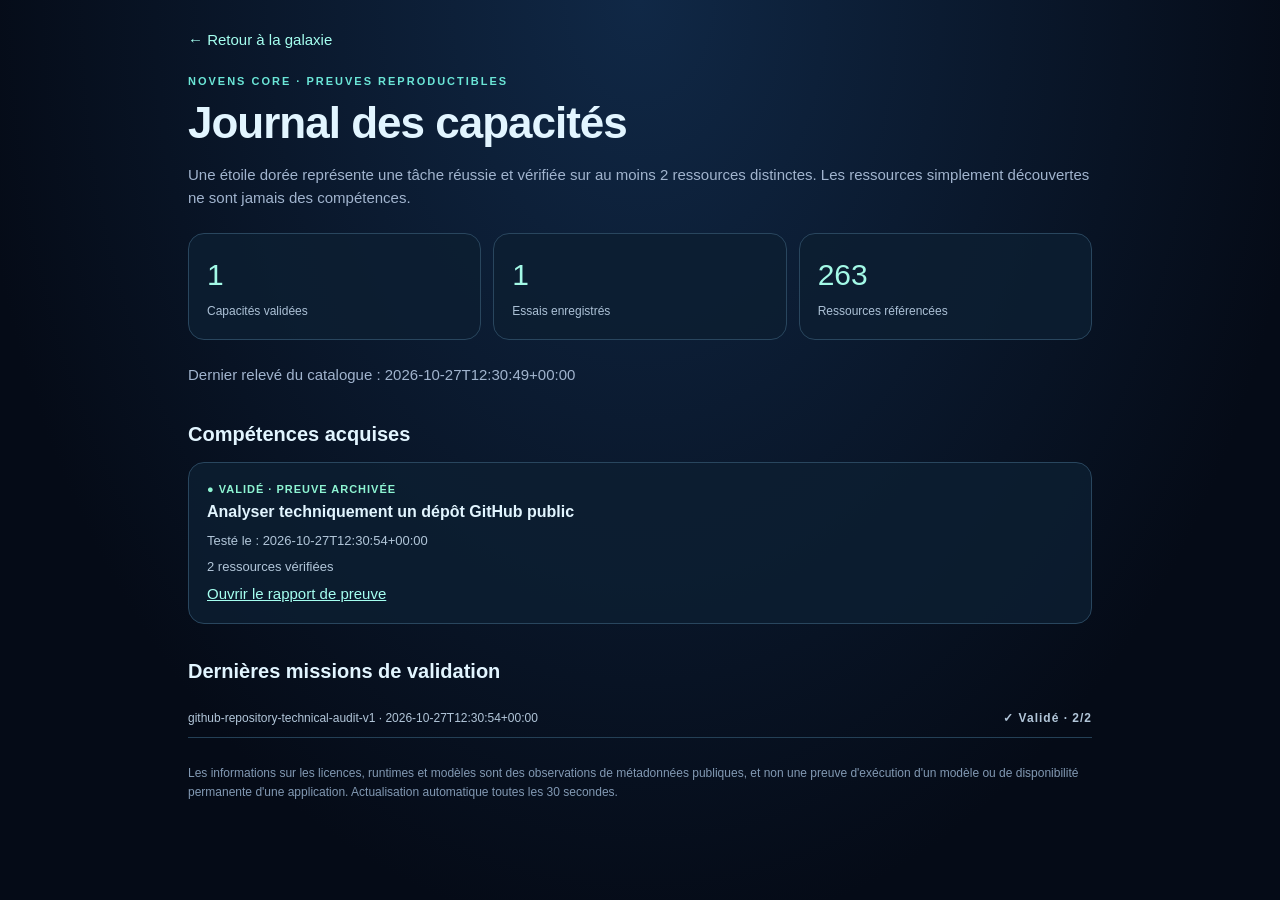
==== site/capacites.html @ 7ad07bf9 "Journal mobile des essais et des compétences avec liens vers toutes les preuves" ====
<!doctype html>
<html lang="fr">
<head>
  <meta charset="utf-8">
  <meta name="viewport" content="width=device-width,initial-scale=1">
  <meta name="theme-color" content="#050b17">
  <title>NOVENS CORE — Journal des capacités</title>
  <style>
    *{box-sizing:border-box}
    :root{color-scheme:dark}
    body{background:radial-gradient(ellipse at top,#102846,#050b17 74%);color:#e2f5ff;
      font:15px/1.55 -apple-system,BlinkMacSystemFont,"Segoe UI",sans-serif;margin:0;min-height:100vh}
    main{max-width:940px;margin:auto;padding:24px 18px 66px}
    a{color:#a5fff0}
    .back{display:inline-block;text-decoration:none;margin:4px 0 22px}
    h1{font-size:clamp(27px,5vw,44px);letter-spacing:-1px;line-height:1.13;margin:8px 0}
    h2{font-size:20px;margin:32px 0 12px}
    .eyebrow{letter-spacing:2px;color:#6be6d7;font-size:11px;font-weight:700}
    .intro,.muted{color:#a1b4ce}
    .counters{display:grid;grid-template-columns:repeat(auto-fit,minmax(150px,1fr));gap:12px;margin:23px 0}
    .counter,.item{background:rgba(13,30,49,.84);border:1px solid #29465e;border-radius:16px;padding:18px}
    .counter strong{display:block;font-size:30px;font-weight:500;color:#a3f9e6}
    .counter span{font-size:12px;color:#acc1d6}
    .item{margin-bottom:12px}
    .item h3{font-size:16px;margin:2px 0 7px}
    .item p{margin:5px 0;font-size:13px;color:#b2c6d9}
    .status{color:#8ef5d3;font-weight:700;font-size:11px;letter-spacing:1px}
    .trial{display:flex;flex-wrap:wrap;justify-content:space-between;gap:12px;border-bottom:1px solid #244056;padding:10px 0}
    .trial span{color:#b2c6d9;font-size:12px}
    .warning{color:#ffbe8b}
    .small{font-size:12px;color:#8299b3;margin-top:26px}
  </style>
</head>
<body>
<main>
  <a class="back" href="./index.html">← Retour à la galaxie</a>
  <div class="eyebrow">NOVENS CORE · PREUVES REPRODUCTIBLES</div>
  <h1>Journal des capacités</h1>
  <p class="intro">Une étoile dorée représente une tâche réussie et vérifiée sur au moins 2 ressources distinctes.
    Les ressources simplement découvertes ne sont jamais des compétences.</p>
  <section class="counters" aria-label="Tableau de bord des preuves">
    <div class="counter"><strong id="validated">—</strong><span>Capacités validées</span></div>
    <div class="counter"><strong id="attempted">—</strong><span>Essais enregistrés</span></div>
    <div class="counter"><strong id="resources">—</strong><span>Ressources référencées</span></div>
  </section>
  <p id="updated" class="muted" aria-live="polite">Lecture des preuves…</p>
  <h2>Compétences acquises</h2>
  <section id="skills" aria-live="polite"><p class="muted">Chargement…</p></section>
  <h2>Dernières missions de validation</h2>
  <section id="trials" aria-live="polite"><p class="muted">Chargement…</p></section>
  <p class="small">Les informations sur les licences, runtimes et modèles sont des observations de métadonnées publiques, et non une preuve d'exécution d'un modèle ou de disponibilité permanente d'une application. Actualisation automatique toutes les 30 secondes.</p>
</main>
<script>
"use strict";
const $ = id => document.getElementById(id);
function line(parent,tag,text,klass) {
  const node=document.createElement(tag);
  node.textContent=String(text ?? "");
  if(klass)node.className=klass;
  parent.append(node);
  return node;
}
async function update(){
  try{
    const response=await fetch("./state.json?now="+Date.now(),{cache:"no-store"});
    if(!response.ok)throw new Error("HTTP "+response.status);
    const s=await response.json();
    const skills=(Array.isArray(s.skills)?s.skills:[]).filter(v =>
      v && v.status==="validated" && typeof v.id==="string" &&
      /^evidence\/[a-z0-9-]+\.json$/.test(v.proofPath || ""));
    const attempts=(Array.isArray(s.capabilityTrials)?s.capabilityTrials:[]);
    $("validated").textContent=skills.length.toLocaleString("fr-FR");
    $("attempted").textContent=attempts.length.toLocaleString("fr-FR");
    $("resources").textContent=Number(s.resourceCount||0).toLocaleString("fr-FR");
    $("updated").textContent="Dernier relevé du catalogue : "+(s.asOf || "indisponible");
    $("skills").replaceChildren();
    for(const v of skills){
      const article=document.createElement("article"); article.className="item";
      line(article,"div","● VALIDÉ · PREUVE ARCHIVÉE","status");
      line(article,"h3",v.title);
      line(article,"p","Testé le : "+v.validatedAt);
      line(article,"p",(v.resourcesTested||[]).length+" ressources vérifiées");
      const link=line(article,"a","Ouvrir le rapport de preuve");
      link.href="./"+v.proofPath;link.rel="noopener noreferrer";link.target="_blank";
      $("skills").append(article);
    }
    if(!skills.length)line($("skills"),"p","Aucune tâche ne satisfait encore les critères de validation.","muted");
    $("trials").replaceChildren();
    const last=attempts.slice(-12).reverse();
    for(const v of last){
      const row=document.createElement("div");row.className="trial";
      line(row,"span",(v.skillId||"Mission")+" · "+(v.date||""));
      line(row,"span",(v.result==="validated"?"✓ Validé":v.result==="failed"?"Essai non validé":v.result)+" · "+(v.reportsPassed??0)+"/"+(v.reportsRequired??2),v.result==="failed"?"warning":"status");
      $("trials").append(row);
    }
    if(!last.length)line($("trials"),"p","Aucun essai enregistré.","muted");
  }catch(e){
    $("updated").textContent="Données momentanément indisponibles : "+e.message;
  }
}
update();setInterval(update,30000);
</script>
</body></html>
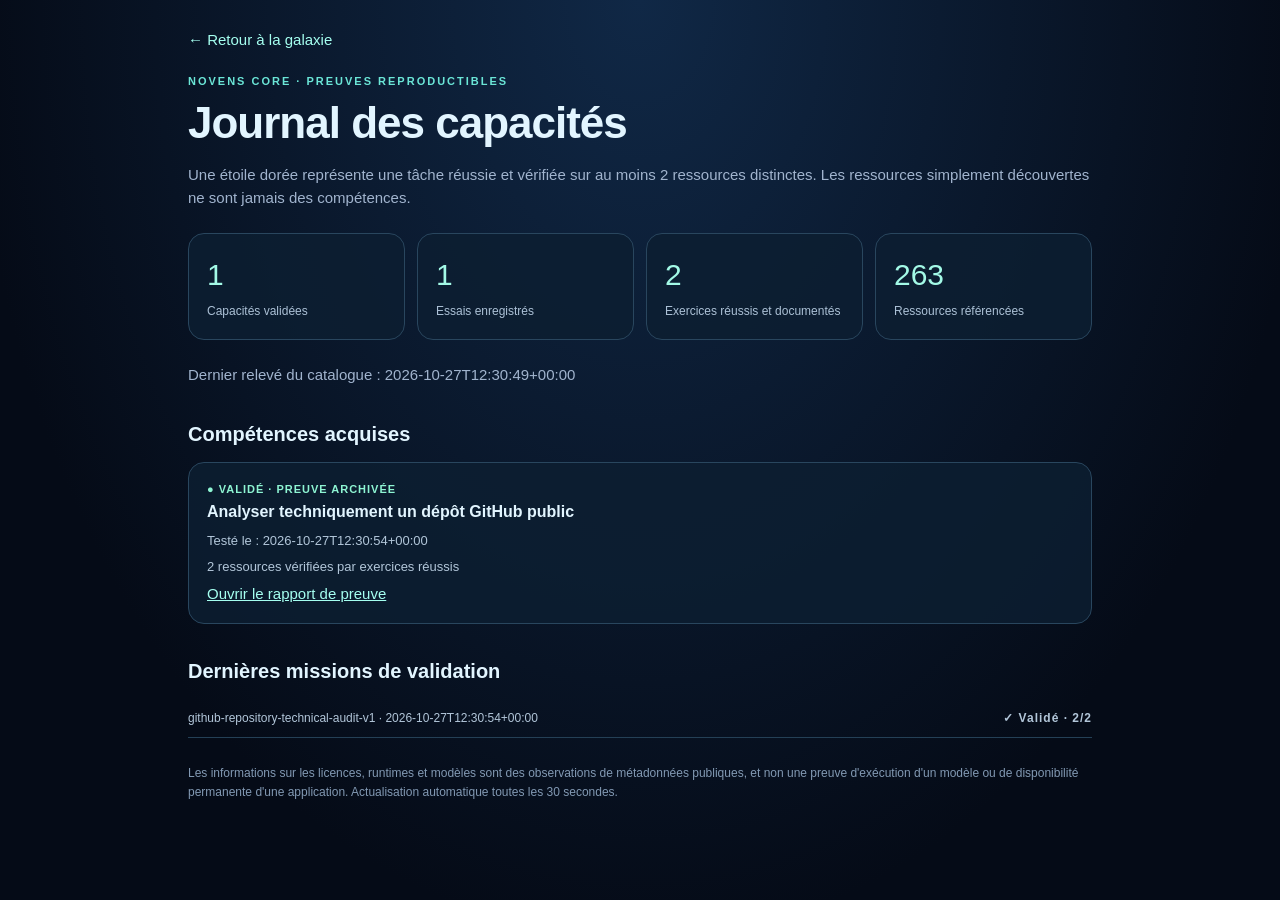
==== commit 04edef0c: "Afficher les exercices démontrés en plus des compétences acquises" ====
--- a/site/capacites.html
+++ b/site/capacites.html
@@ -41,6 +41,7 @@
   <section class="counters" aria-label="Tableau de bord des preuves">
     <div class="counter"><strong id="validated">—</strong><span>Capacités validées</span></div>
     <div class="counter"><strong id="attempted">—</strong><span>Essais enregistrés</span></div>
+    <div class="counter"><strong id="demonstrations">—</strong><span>Exercices réussis et documentés</span></div>
     <div class="counter"><strong id="resources">—</strong><span>Ressources référencées</span></div>
   </section>
   <p id="updated" class="muted" aria-live="polite">Lecture des preuves…</p>
@@ -71,6 +72,7 @@
     const attempts=(Array.isArray(s.capabilityTrials)?s.capabilityTrials:[]);
     $("validated").textContent=skills.length.toLocaleString("fr-FR");
     $("attempted").textContent=attempts.length.toLocaleString("fr-FR");
+    $("demonstrations").textContent=skills.reduce((sum,v)=>sum+(v.resourcesTested||[]).length,0).toLocaleString("fr-FR");
     $("resources").textContent=Number(s.resourceCount||0).toLocaleString("fr-FR");
     $("updated").textContent="Dernier relevé du catalogue : "+(s.asOf || "indisponible");
     $("skills").replaceChildren();
@@ -79,7 +81,8 @@
       line(article,"div","● VALIDÉ · PREUVE ARCHIVÉE","status");
       line(article,"h3",v.title);
       line(article,"p","Testé le : "+v.validatedAt);
-      line(article,"p",(v.resourcesTested||[]).length+" ressources vérifiées");
+      line(article,"p",(v.resourcesTested||[]).length+" ressources vérifiées par exercices réussis");
+      if(v.lastPracticedAt)line(article,"p","Dernier exercice : "+v.lastPracticedAt);
       const link=line(article,"a","Ouvrir le rapport de preuve");
       link.href="./"+v.proofPath;link.rel="noopener noreferrer";link.target="_blank";
       $("skills").append(article);
@@ -90,7 +93,7 @@
     for(const v of last){
       const row=document.createElement("div");row.className="trial";
       line(row,"span",(v.skillId||"Mission")+" · "+(v.date||""));
-      line(row,"span",(v.result==="validated"?"✓ Validé":v.result==="failed"?"Essai non validé":v.result)+" · "+(v.reportsPassed??0)+"/"+(v.reportsRequired??2),v.result==="failed"?"warning":"status");
+      line(row,"span",(v.result==="validated"?"✓ Validé":v.result==="reinforced"?"✓ Entraînement prouvé":v.result==="failed"?"Essai non validé":v.result)+" · "+(v.reportsPassed??0)+"/"+(v.reportsRequired??2),v.result==="failed"?"warning":"status");
       $("trials").append(row);
     }
     if(!last.length)line($("trials"),"p","Aucun essai enregistré.","muted");
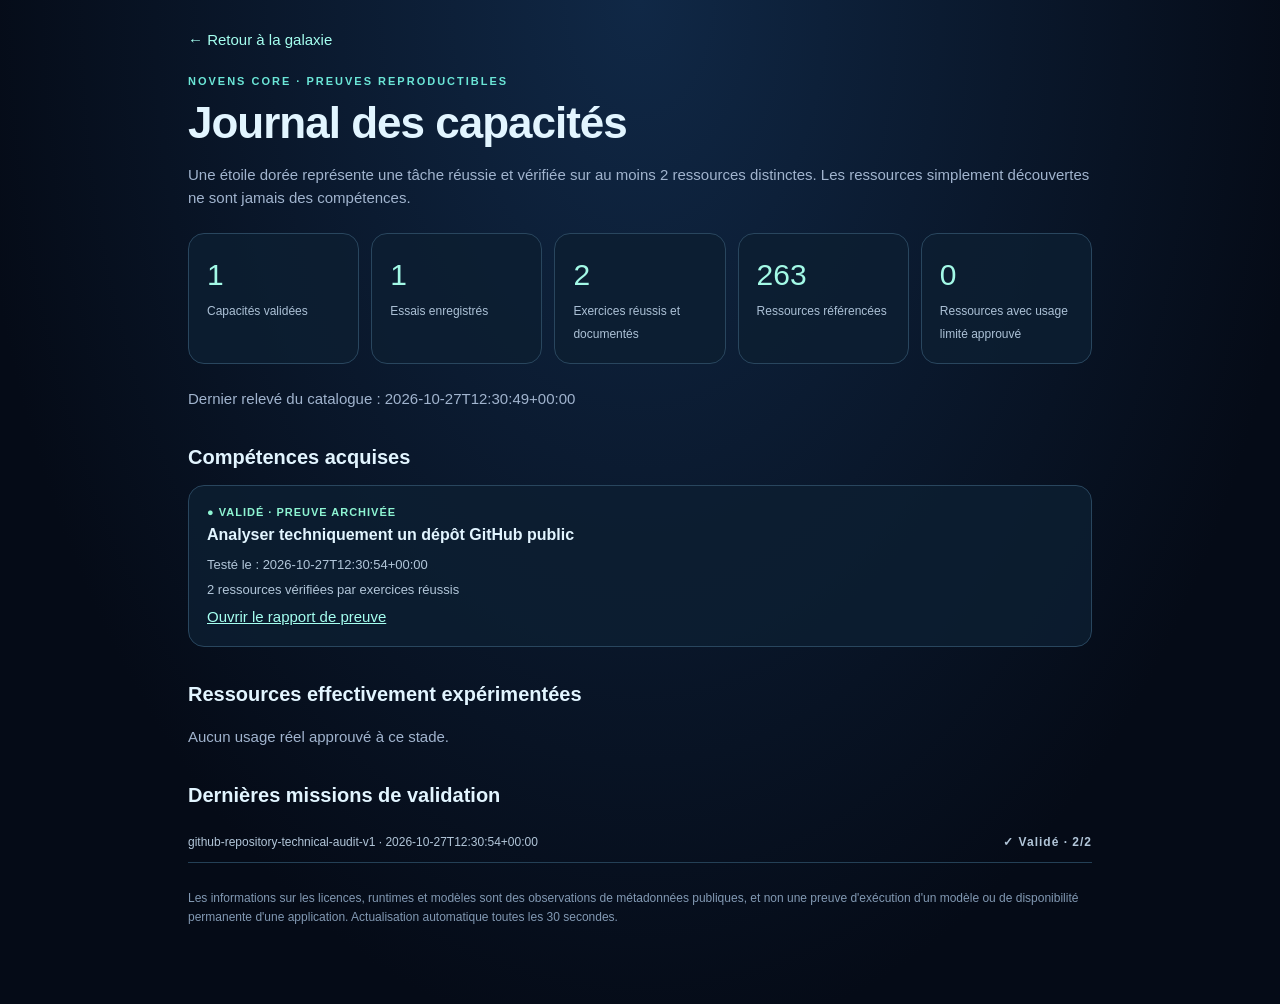
==== commit a9e5cfd5: "Journal des ressources réellement expérimentées et autorisées pour usage borné" ====
--- a/site/capacites.html
+++ b/site/capacites.html
@@ -43,10 +43,13 @@
     <div class="counter"><strong id="attempted">—</strong><span>Essais enregistrés</span></div>
     <div class="counter"><strong id="demonstrations">—</strong><span>Exercices réussis et documentés</span></div>
     <div class="counter"><strong id="resources">—</strong><span>Ressources référencées</span></div>
+    <div class="counter"><strong id="approved">—</strong><span>Ressources avec usage limité approuvé</span></div>
   </section>
   <p id="updated" class="muted" aria-live="polite">Lecture des preuves…</p>
   <h2>Compétences acquises</h2>
   <section id="skills" aria-live="polite"><p class="muted">Chargement…</p></section>
+  <h2>Ressources effectivement expérimentées</h2>
+  <section id="approvedList" aria-live="polite"></section>
   <h2>Dernières missions de validation</h2>
   <section id="trials" aria-live="polite"><p class="muted">Chargement…</p></section>
   <p class="small">Les informations sur les licences, runtimes et modèles sont des observations de métadonnées publiques, et non une preuve d'exécution d'un modèle ou de disponibilité permanente d'une application. Actualisation automatique toutes les 30 secondes.</p>
@@ -74,6 +77,19 @@
     $("attempted").textContent=attempts.length.toLocaleString("fr-FR");
     $("demonstrations").textContent=skills.reduce((sum,v)=>sum+(v.resourcesTested||[]).length,0).toLocaleString("fr-FR");
     $("resources").textContent=Number(s.resourceCount||0).toLocaleString("fr-FR");
+    const approved=(Array.isArray(s.approvedResources)?s.approvedResources:[]);
+    $("approved").textContent=approved.length.toLocaleString("fr-FR");
+    $("approvedList").replaceChildren();
+    for(const resource of approved.slice(-50).reverse()) {
+      const article=document.createElement("article");article.className="item";
+      line(article,"div","✓ EXPÉRIENCE RÉUSSIE","status");
+      line(article,"h3",resource.id);
+      line(article,"p","Usage autorisé : "+resource.approvedFor+" — pas d’autre usage présumé");
+      const link=line(article,"a","Consulter la preuve de lecture");
+      link.href="./"+resource.proofPath;link.rel="noopener noreferrer";link.target="_blank";
+      $("approvedList").append(article);
+    }
+    if(!approved.length)line($("approvedList"),"p","Aucun usage réel approuvé à ce stade.","muted");
     $("updated").textContent="Dernier relevé du catalogue : "+(s.asOf || "indisponible");
     $("skills").replaceChildren();
     for(const v of skills){
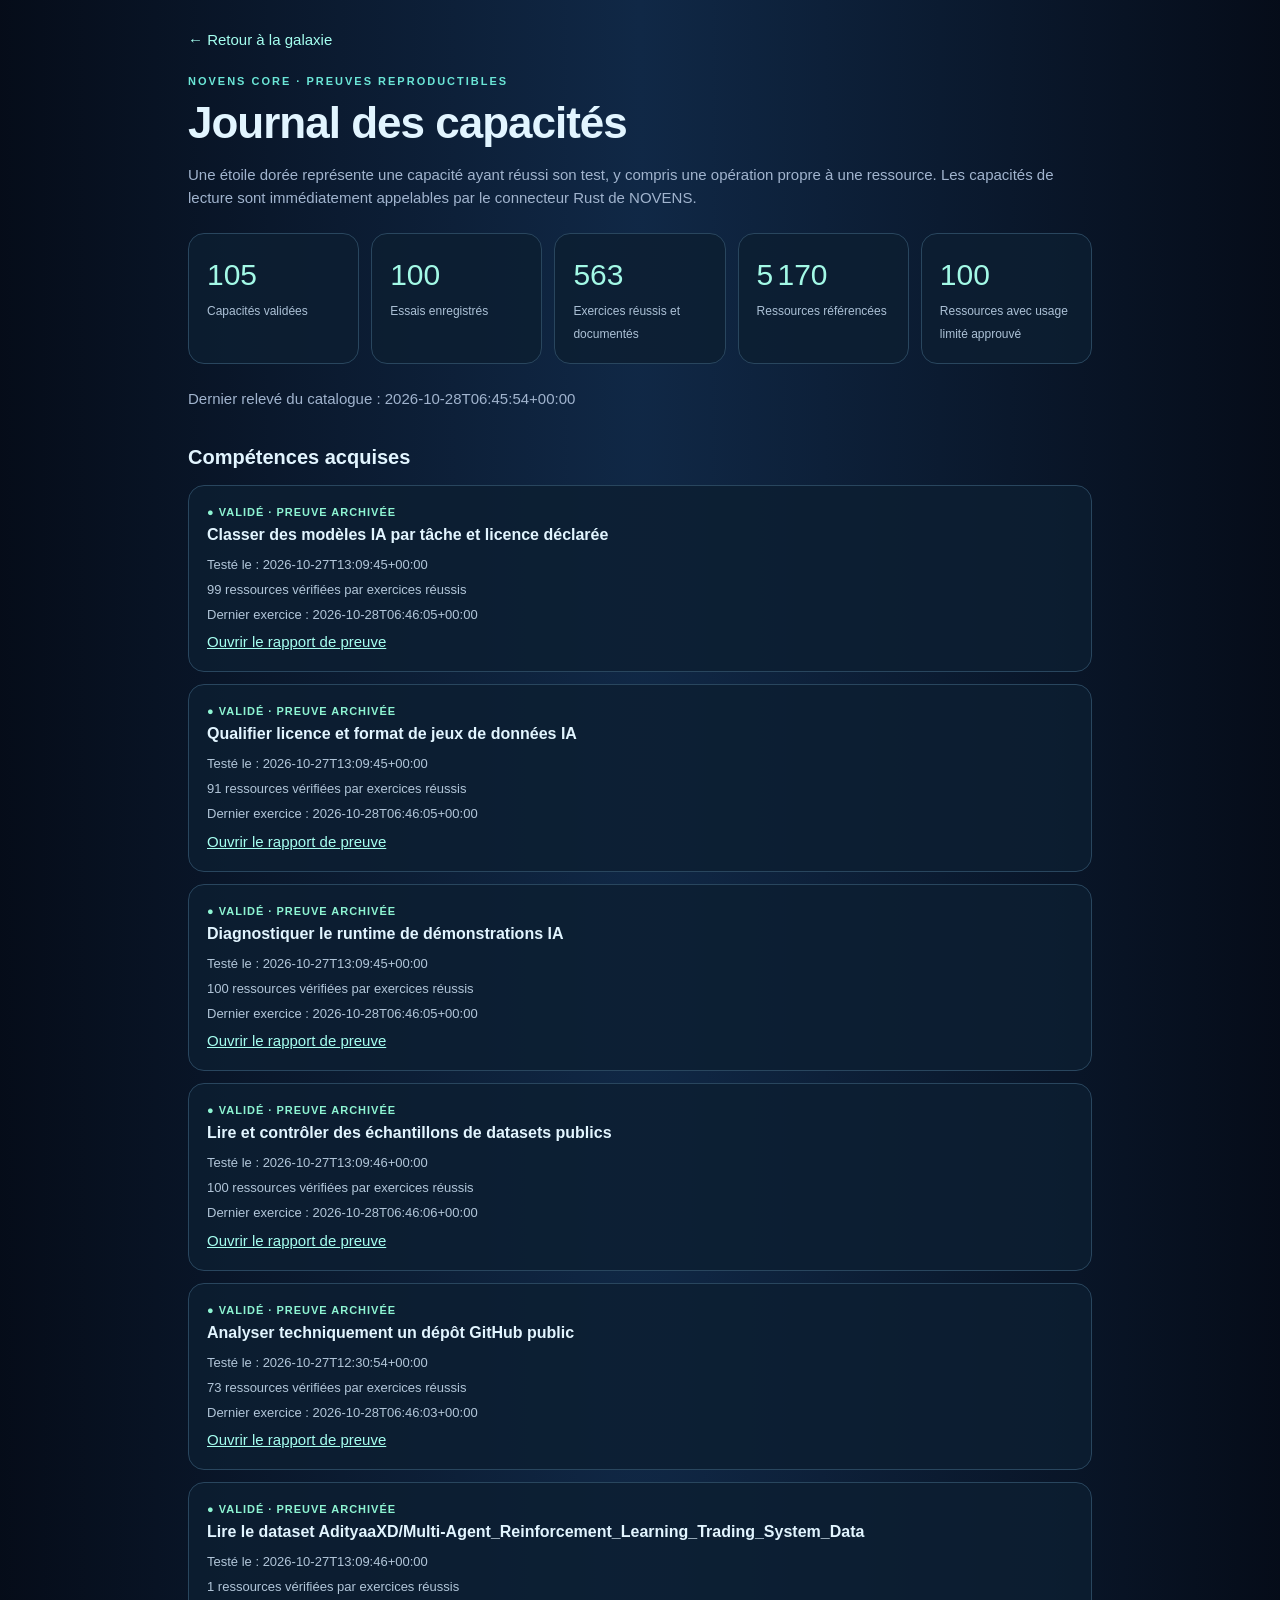
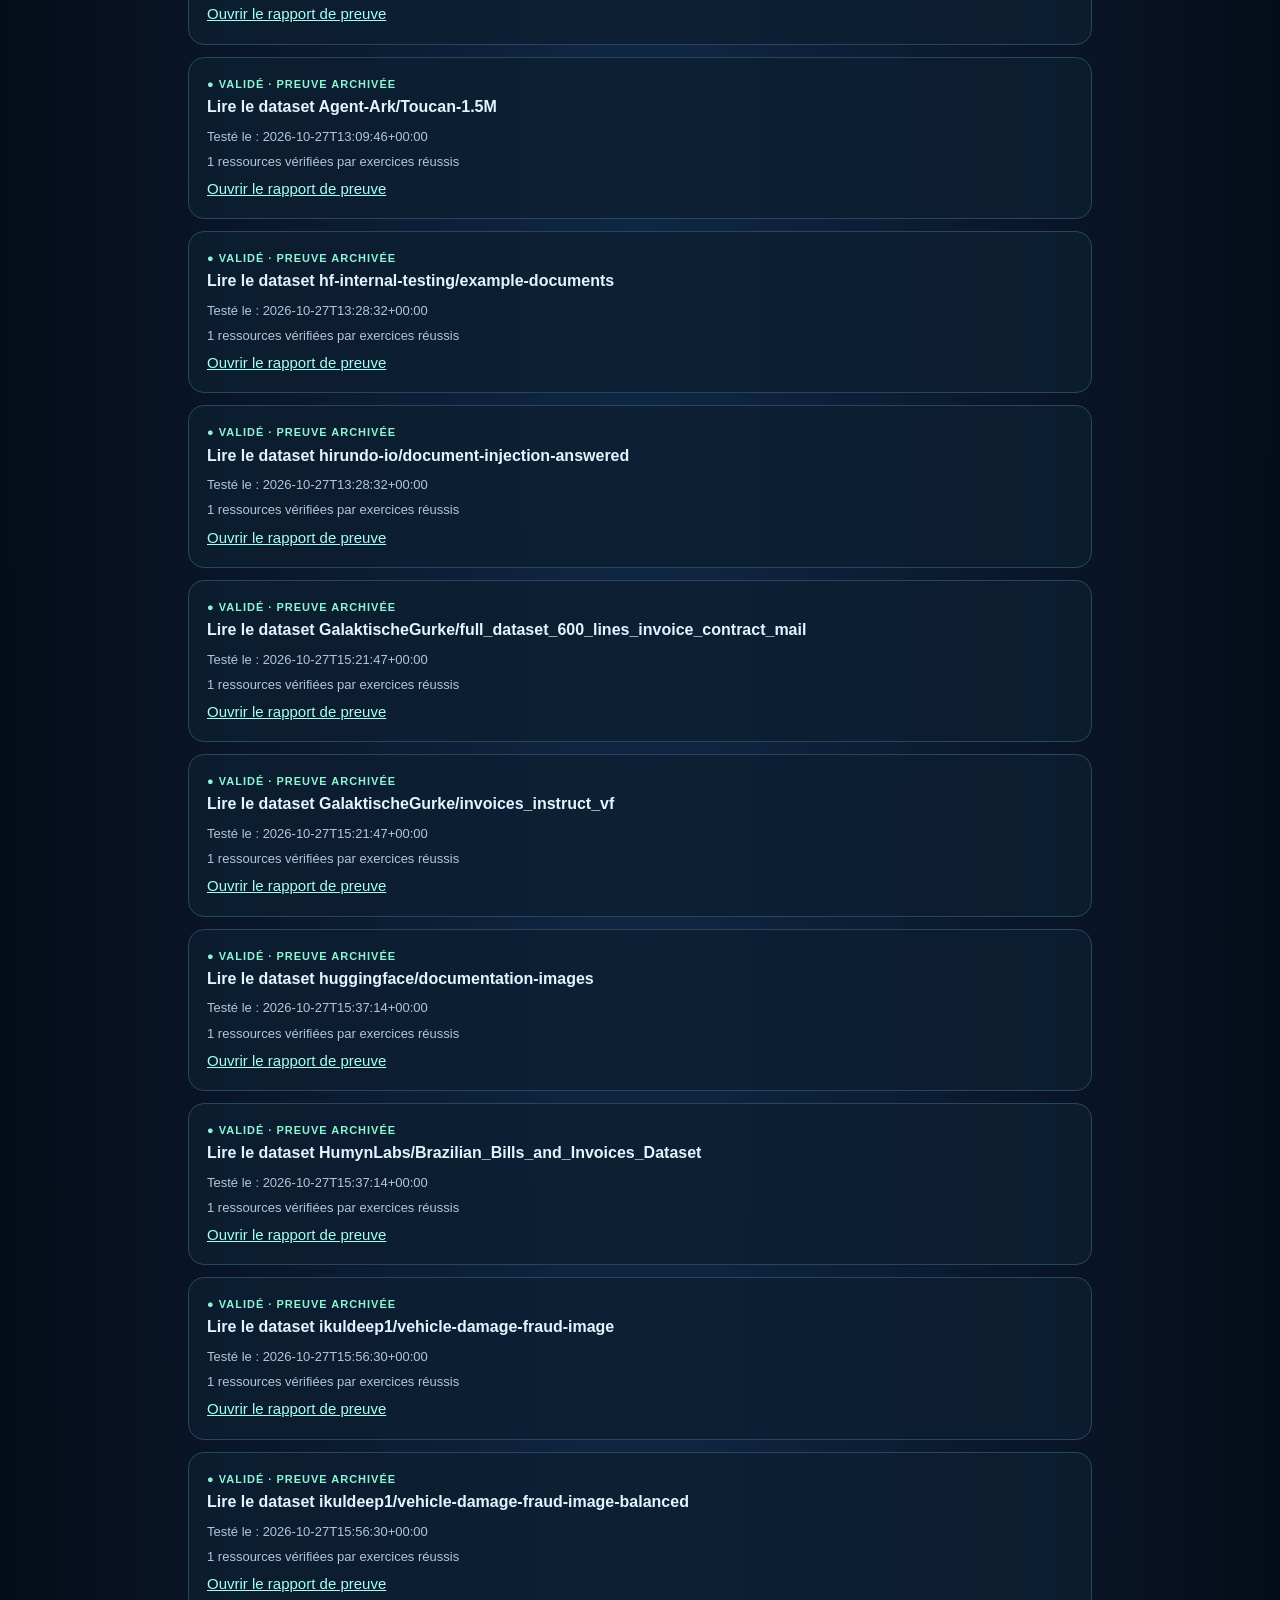
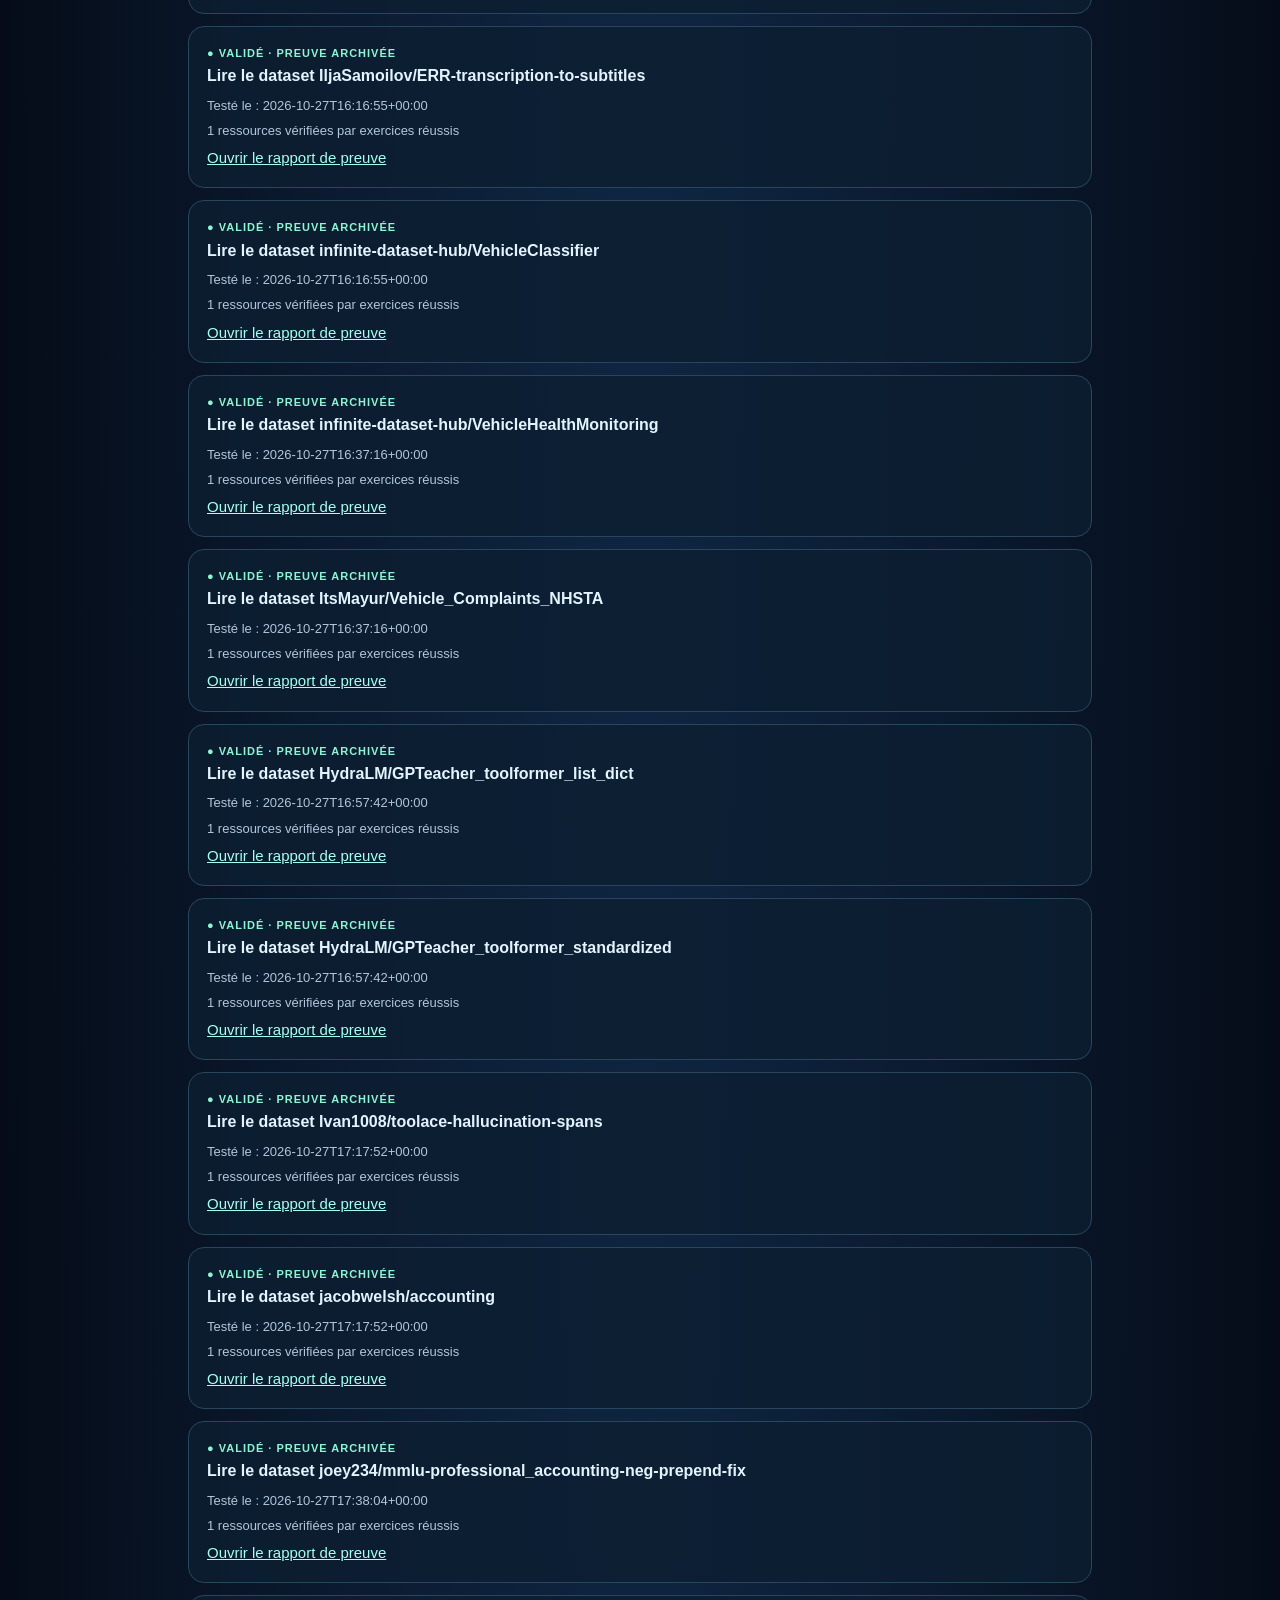
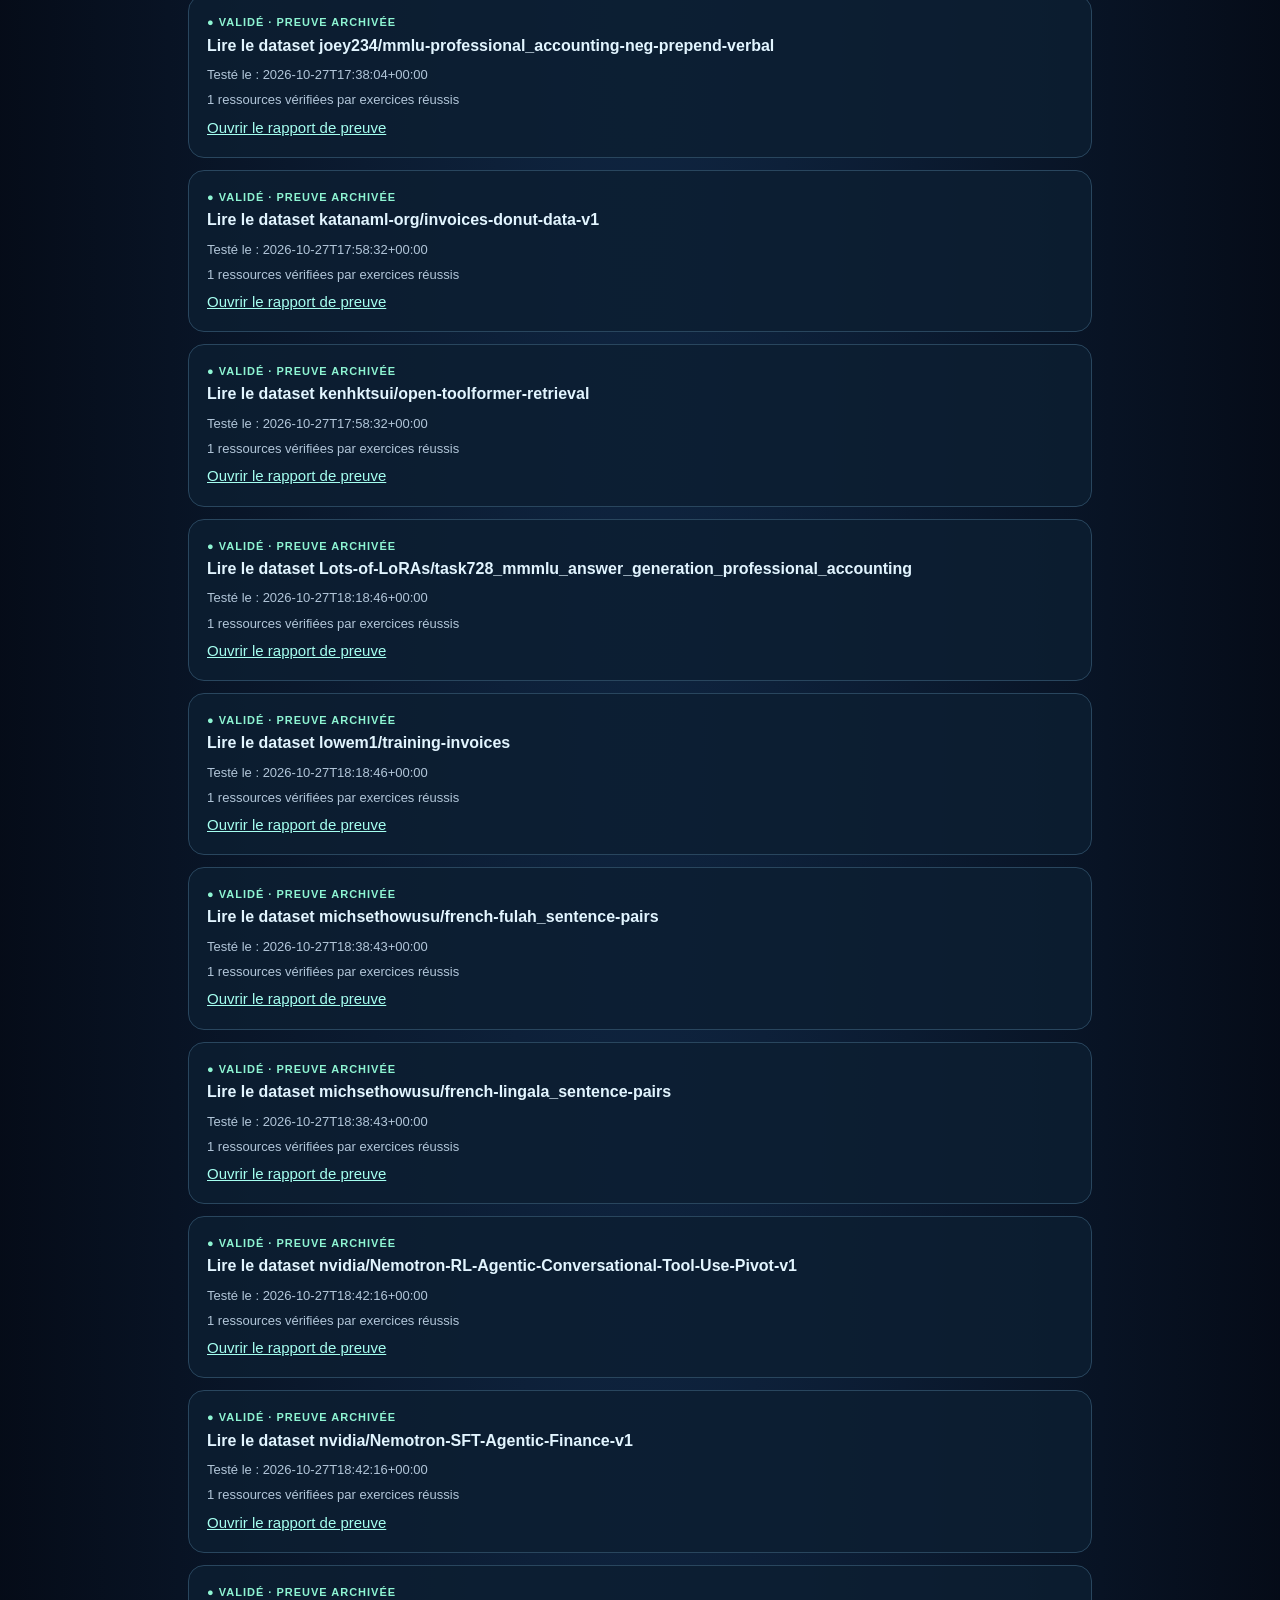
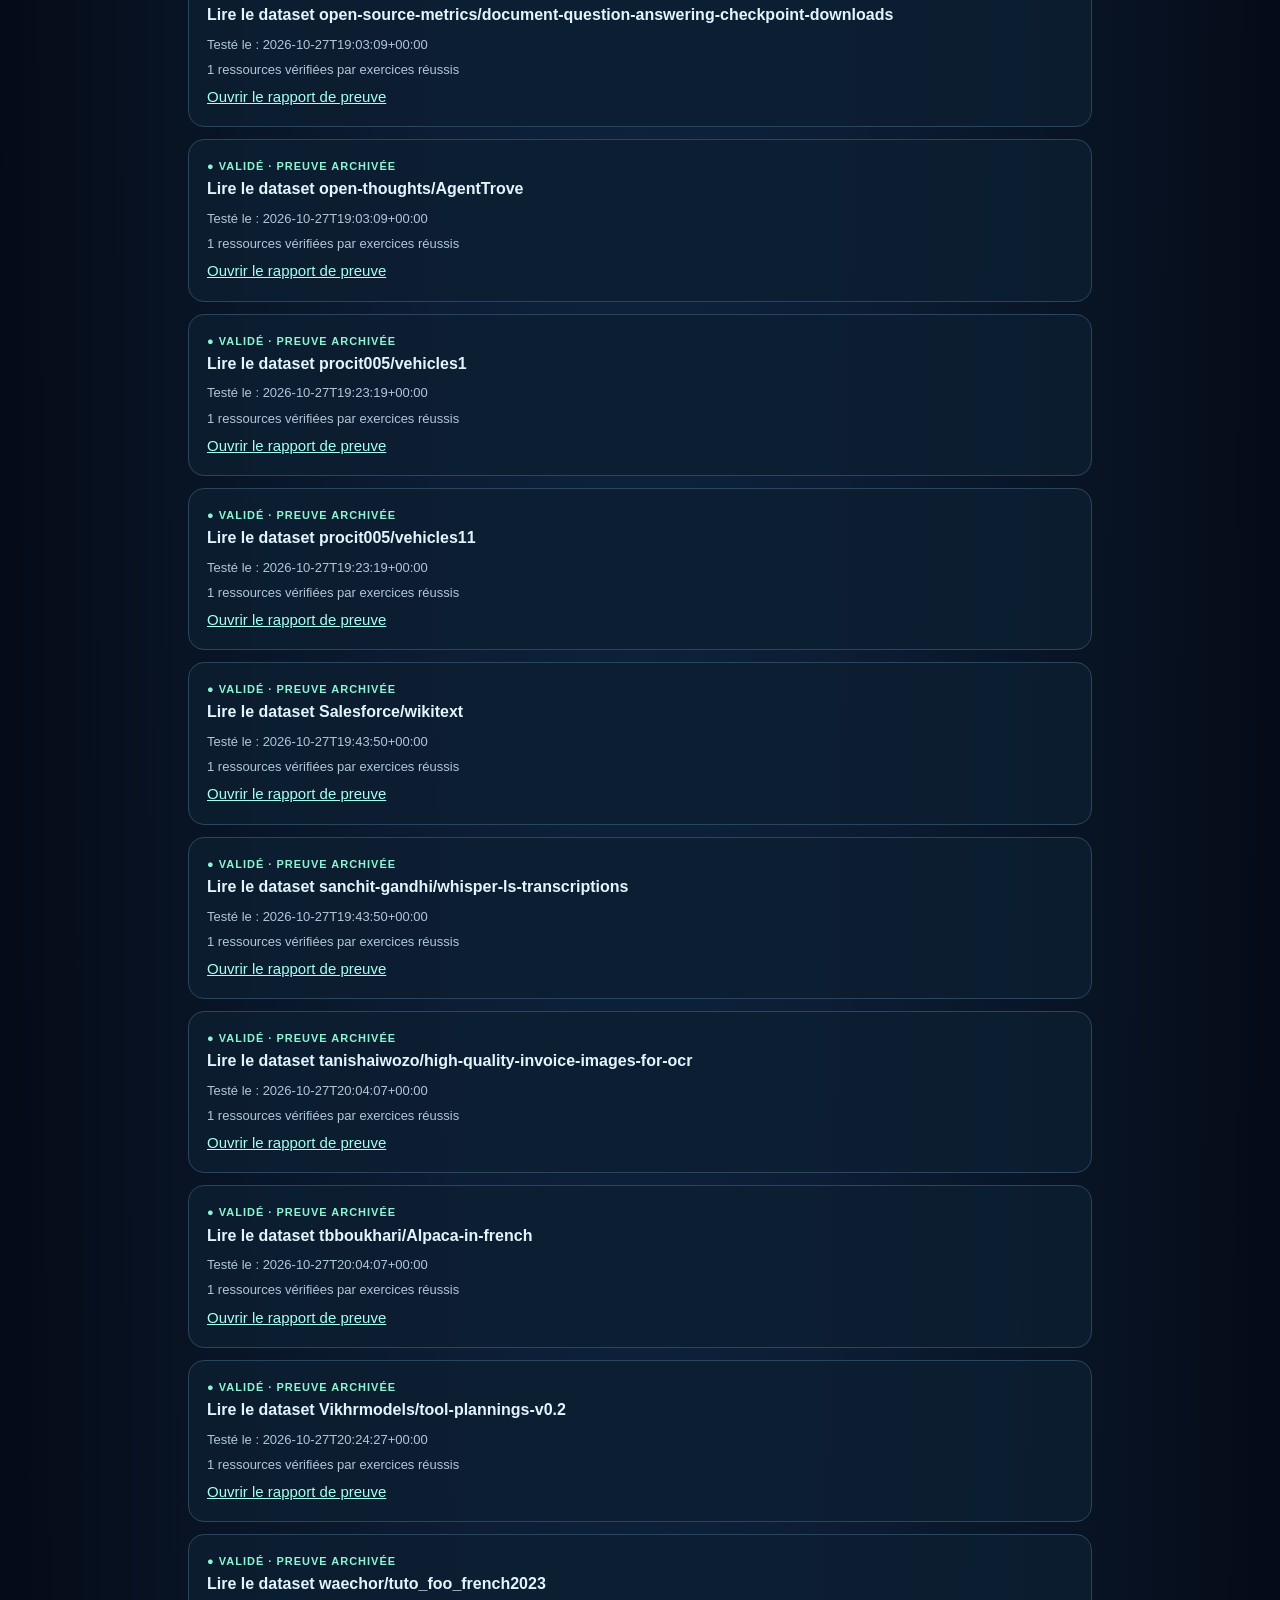
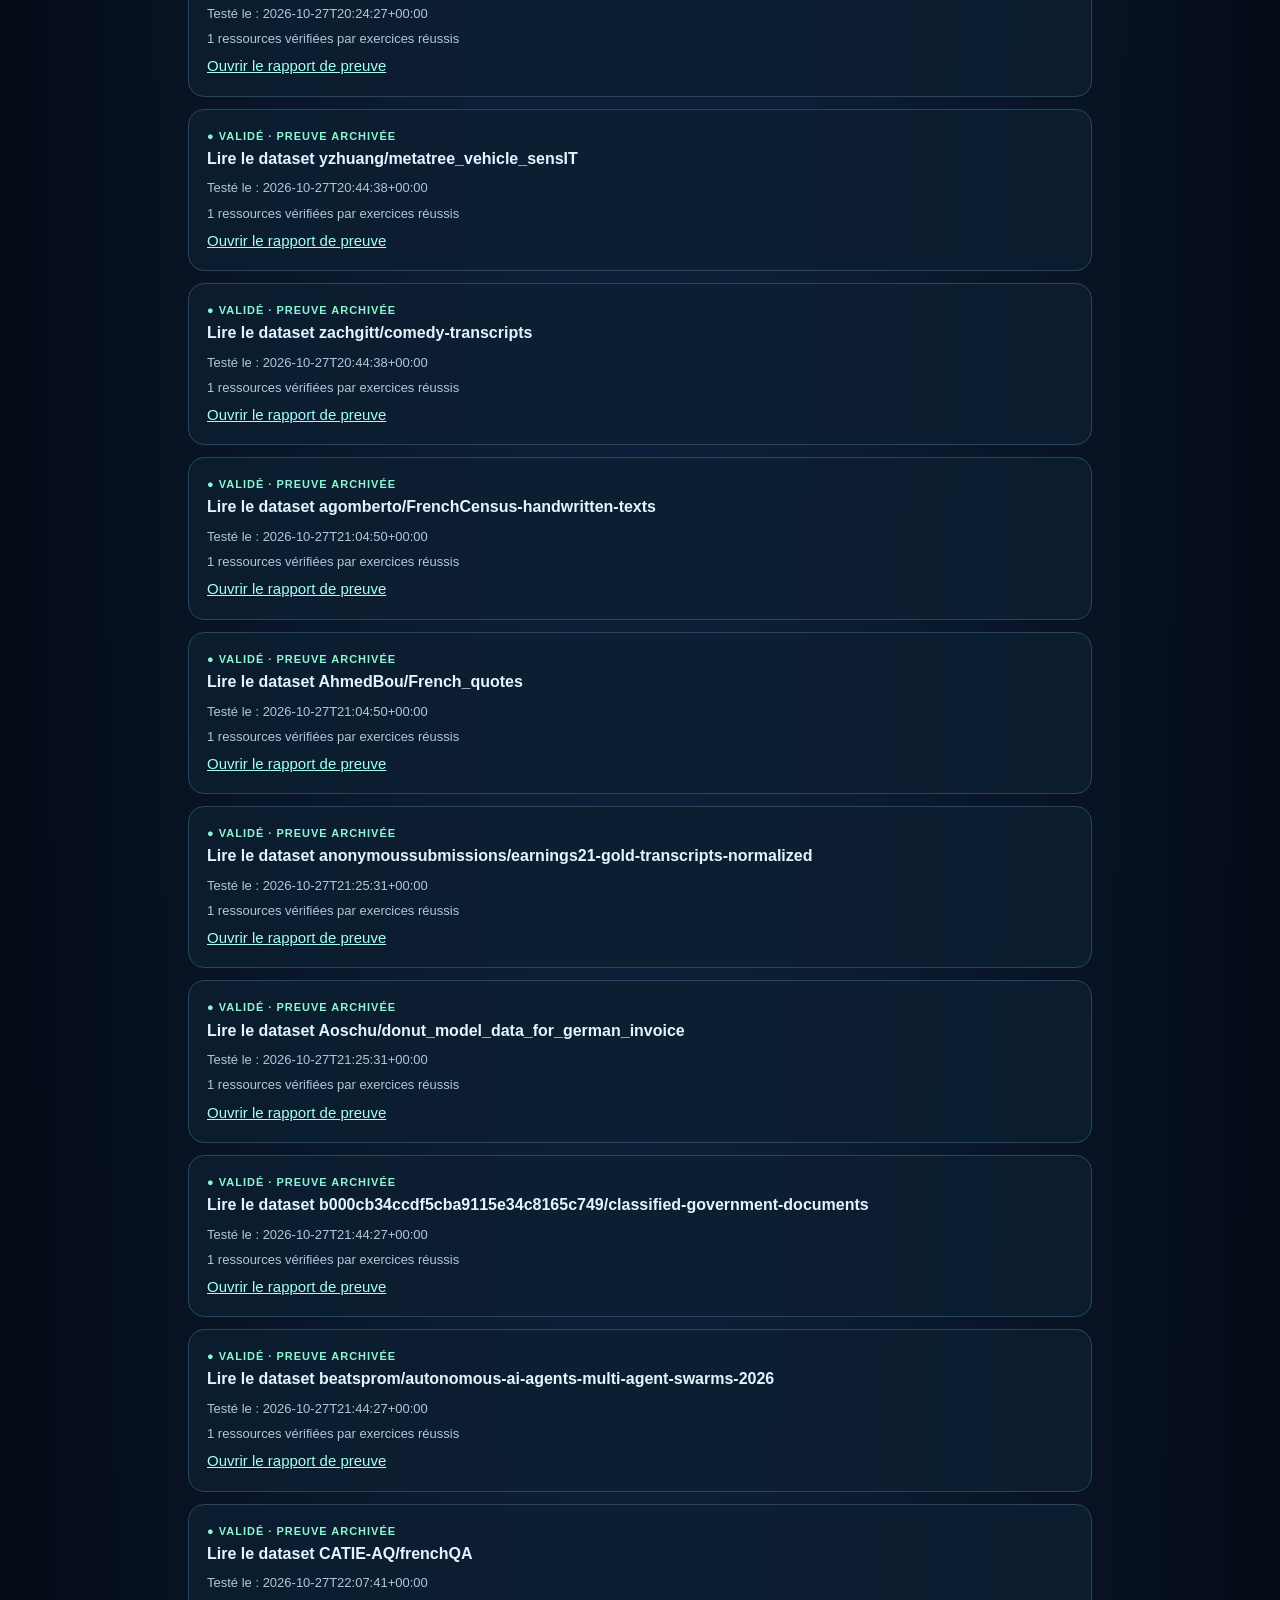
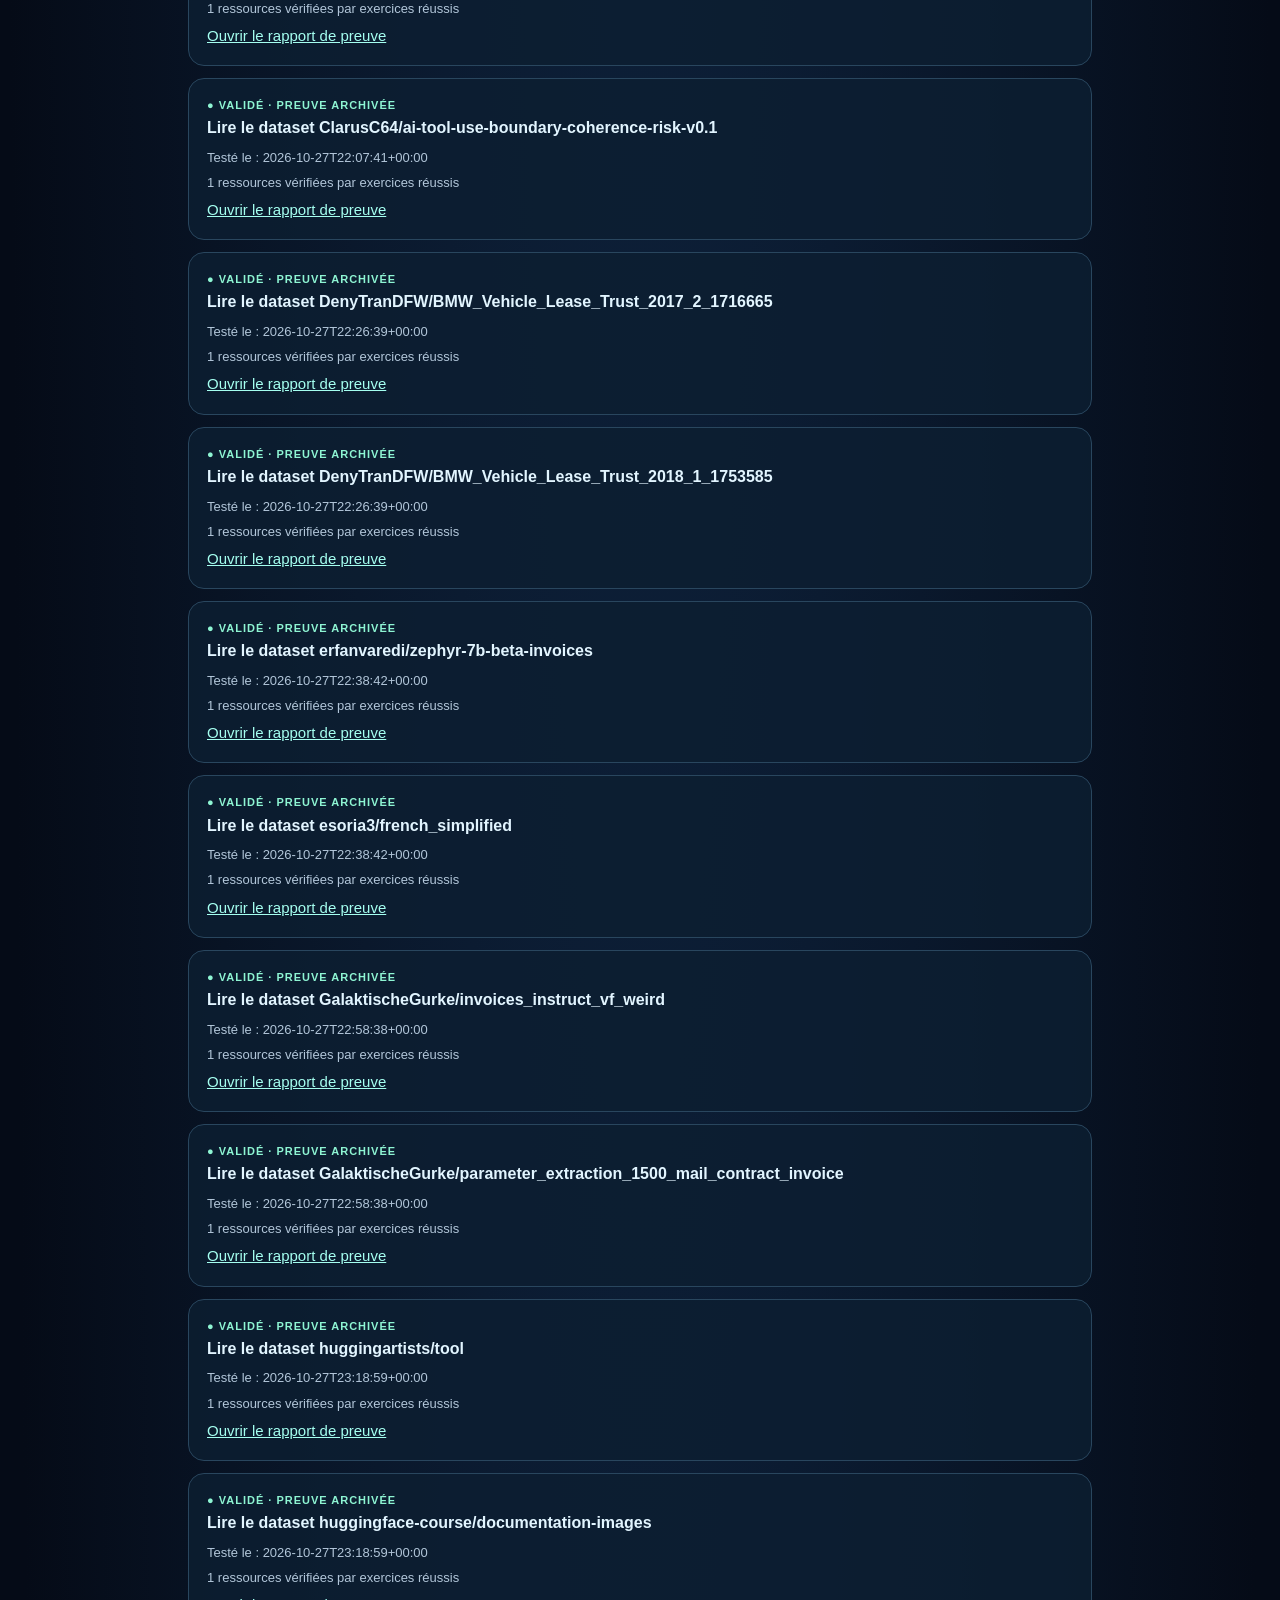
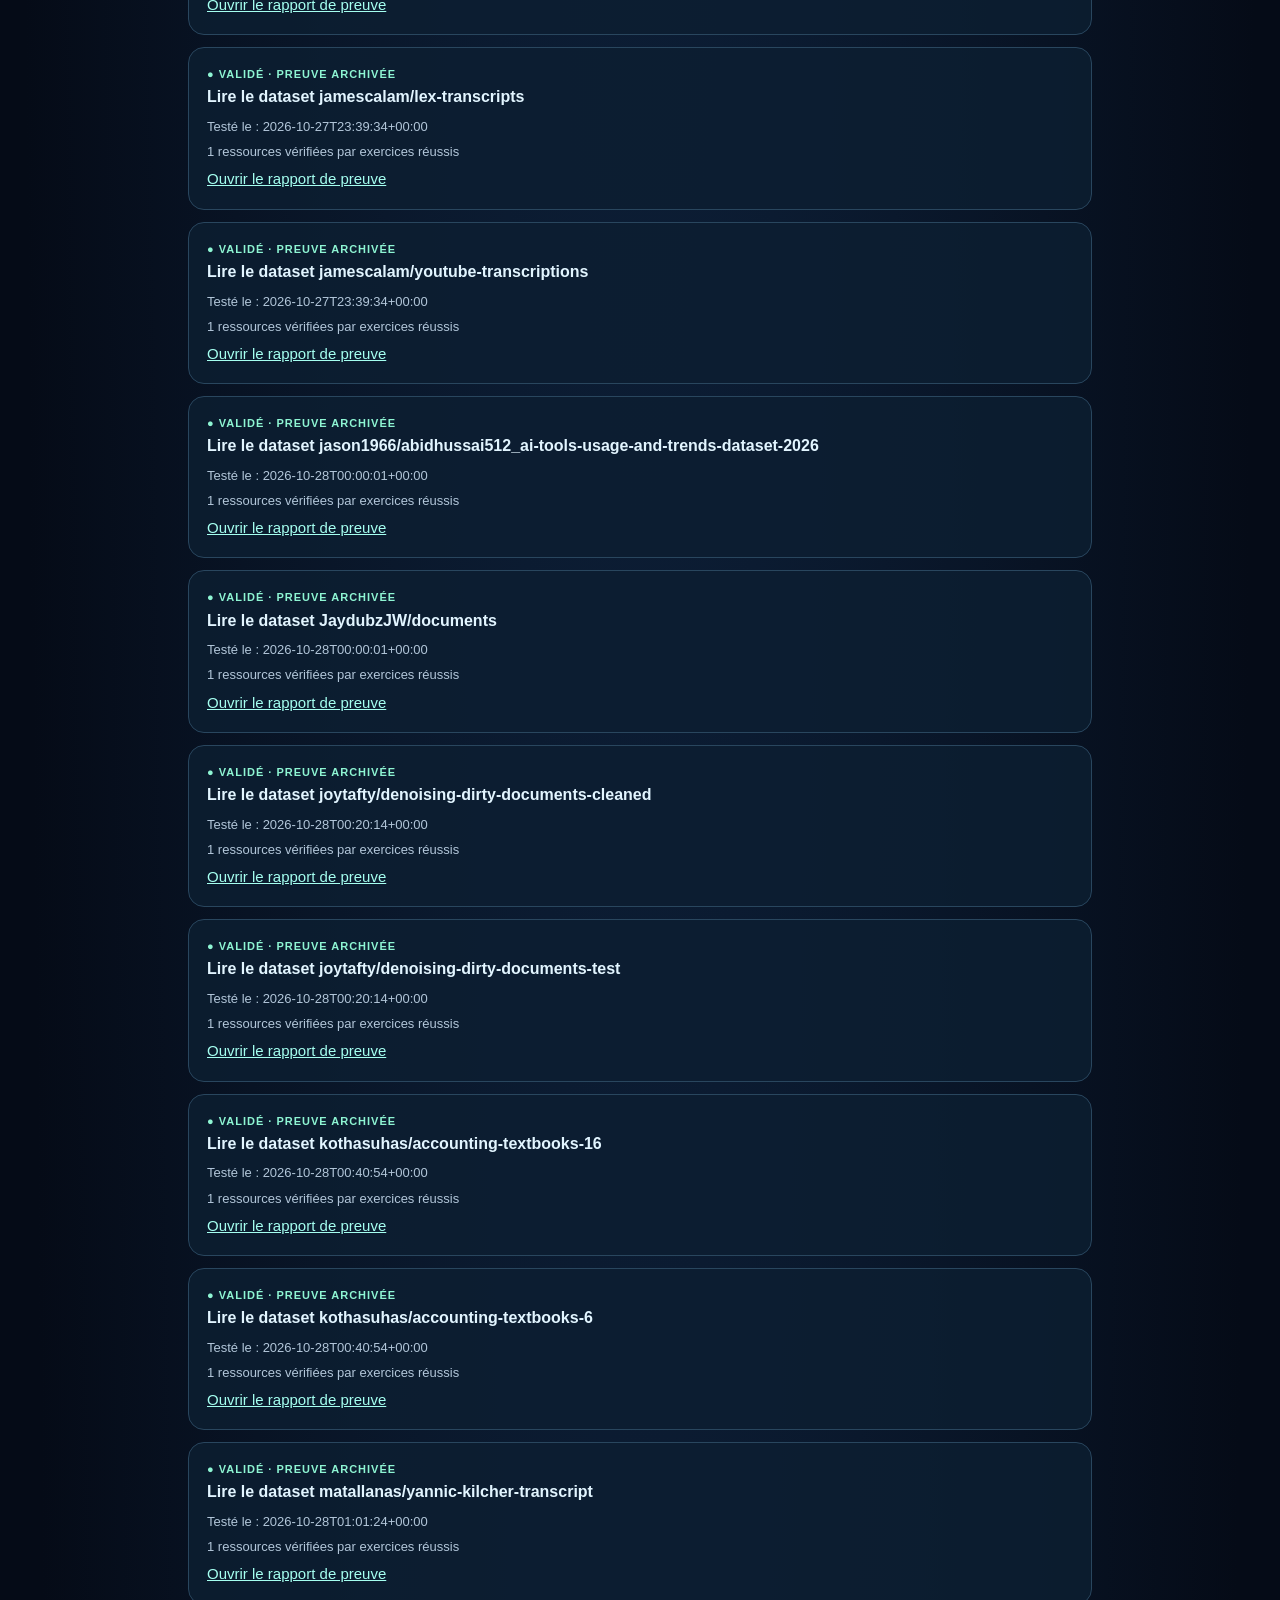
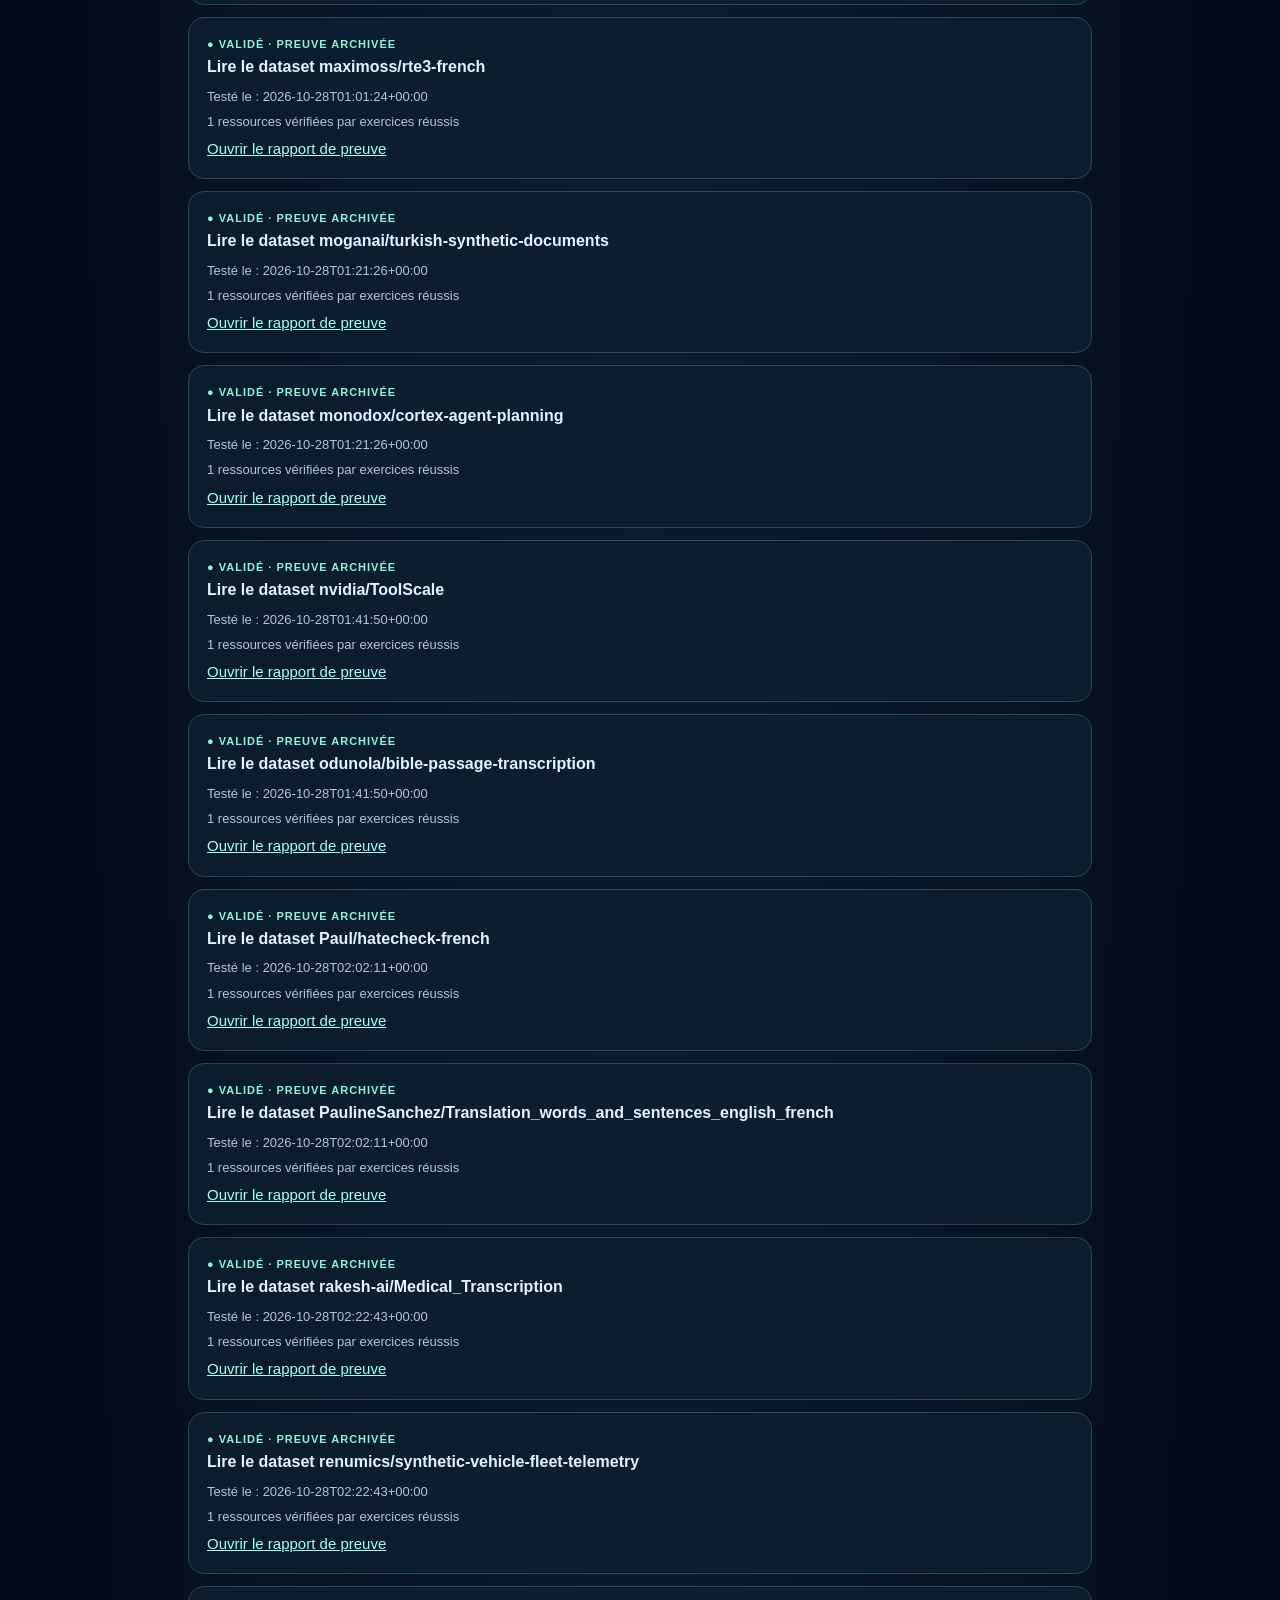
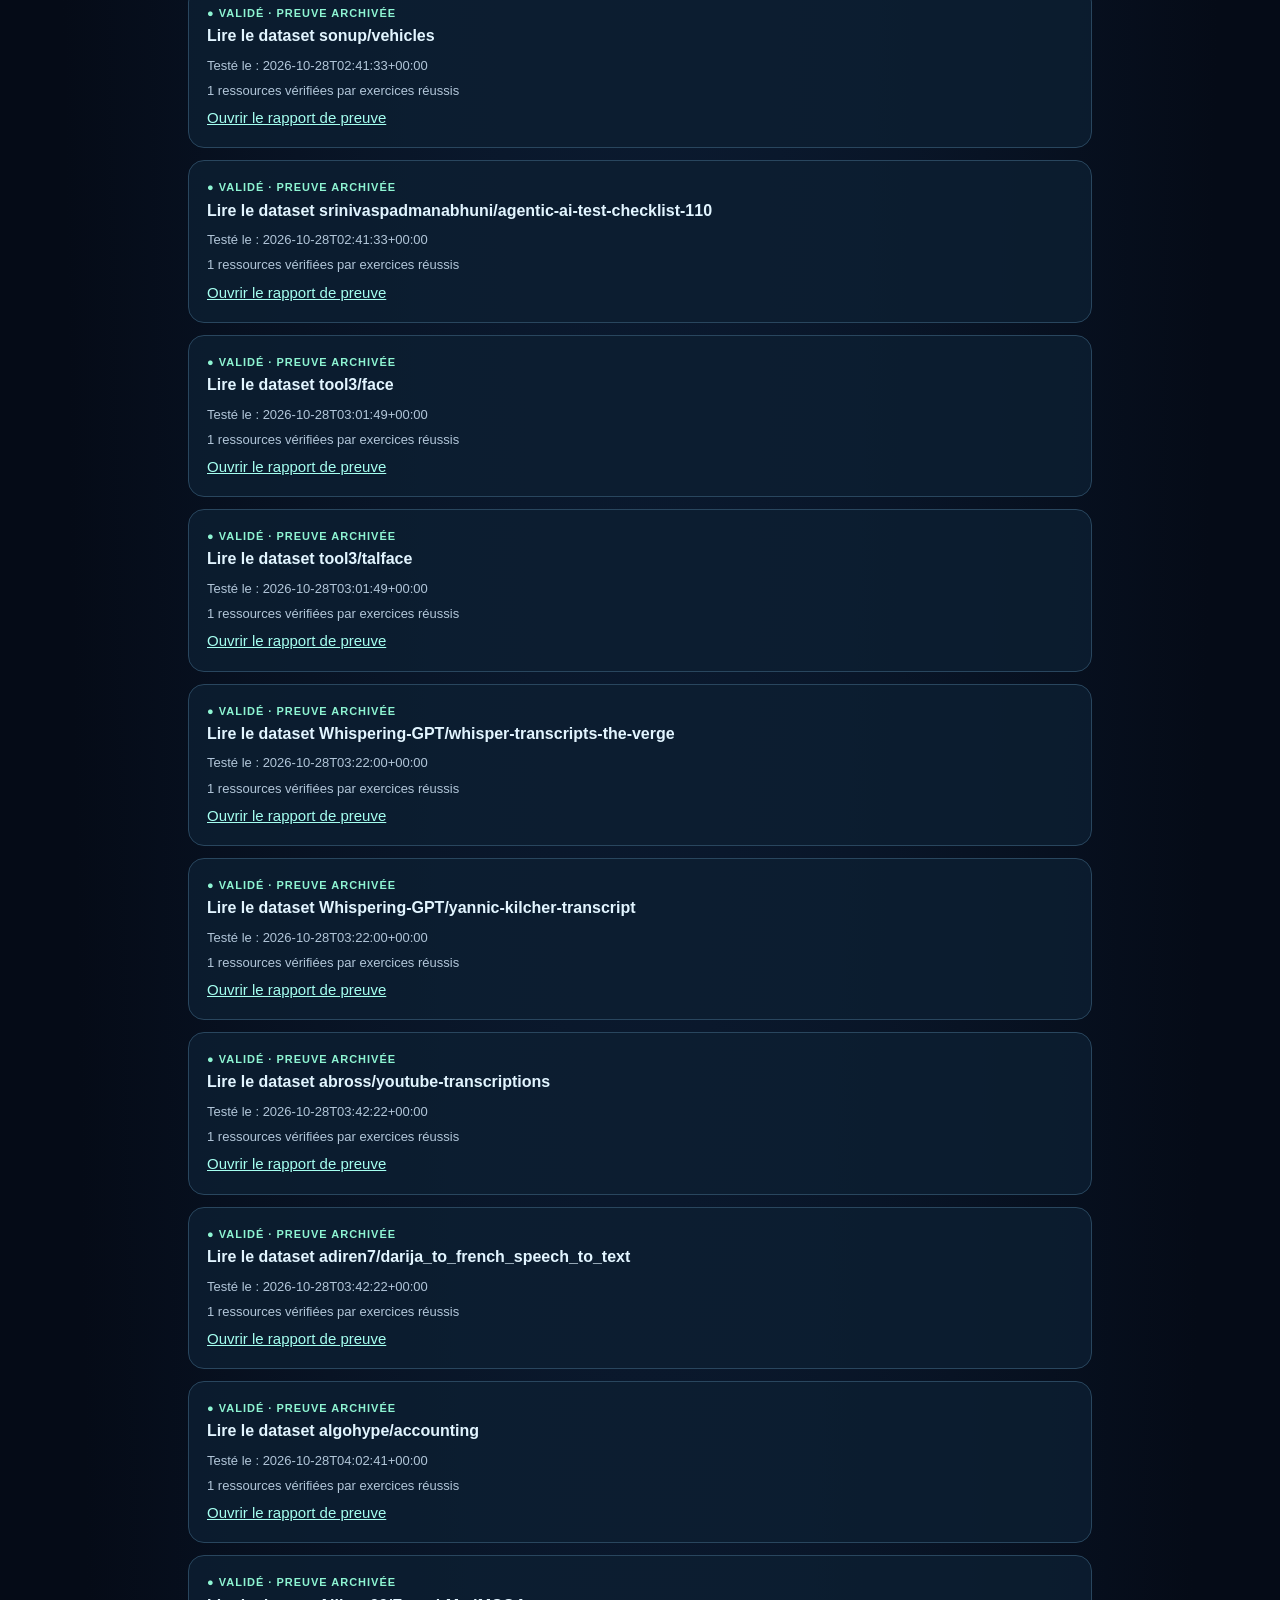
==== commit 5670a949: "NOVENS: promouvoir automatiquement les datasets testés en capacités utilisables" ====
--- a/site/capacites.html
+++ b/site/capacites.html
@@ -36,8 +36,8 @@
   <a class="back" href="./index.html">← Retour à la galaxie</a>
   <div class="eyebrow">NOVENS CORE · PREUVES REPRODUCTIBLES</div>
   <h1>Journal des capacités</h1>
-  <p class="intro">Une étoile dorée représente une tâche réussie et vérifiée sur au moins 2 ressources distinctes.
-    Les ressources simplement découvertes ne sont jamais des compétences.</p>
+  <p class="intro">Une étoile dorée représente une capacité ayant réussi son test, y compris une opération propre à une ressource.
+    Les capacités de lecture sont immédiatement appelables par le connecteur Rust de NOVENS.</p>
   <section class="counters" aria-label="Tableau de bord des preuves">
     <div class="counter"><strong id="validated">—</strong><span>Capacités validées</span></div>
     <div class="counter"><strong id="attempted">—</strong><span>Essais enregistrés</span></div>
